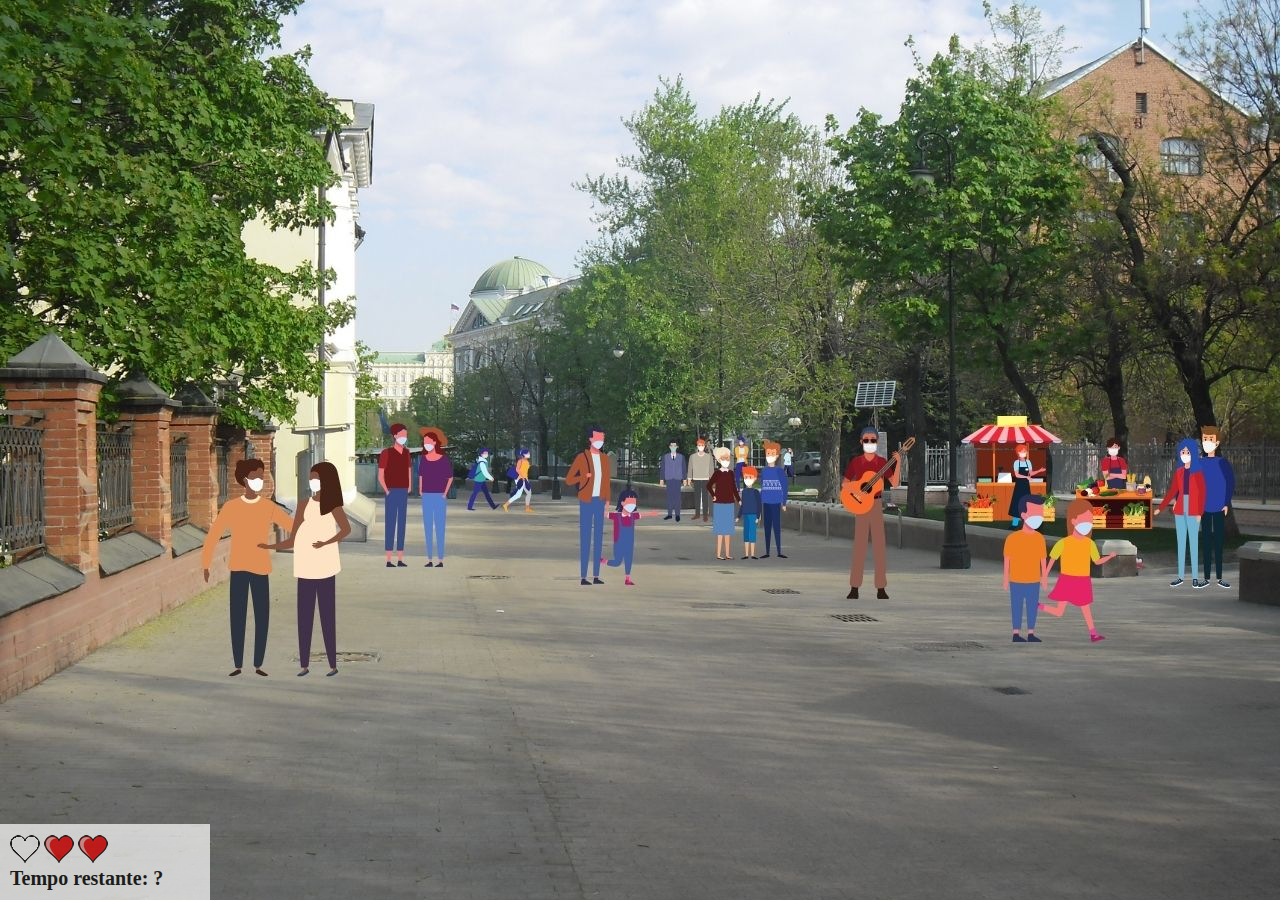
==== app.html @ f9f6f1ea "Game em desenvolvimento" ====
<!DOCTYPE html>
<html lang="pt-br">
<head>
    <meta charset="UTF-8">
    <meta http-equiv="X-UA-Compatible" content="IE=edge">
    <meta name="viewport" content="width=device-width, initial-scale=1.0">
    
    <title>Fora Covid</title>
    
    <!-- CSS & JAVASCRIPT-->
    <link rel="stylesheet" href="estilo.css">
    <script src="jogo.js"></script>

</head>
<body onresize="ajustaTamanhoPalcoJogo()">

    <div class="painel">

        <div class="vidas">
            <img src="imagens/coracao_vazio.png">
            <img src="imagens/coracao_cheio.png">
            <img src="imagens/coracao_cheio.png">
        </div>

        <div class="cronometro">Tempo restante: ?</div>

    </div>

    <!--<img src="imagens/covid.png" class="covid1">-->
    
    <script>
        setInterval(function() {
            posicaoRandomica()
        }, 1000)
    </script>
</body>
</html>
---- estilo.css ----
body {
    background-image: url(imagens/bg.jpg);
    background-repeat: no-repeat;
}

.covid1 {
    width: 50px;
    height: 50px;
}

.covid2 {
    width: 70px;
    height: 70px;
}

.covid3 {
    width: 90px;
    height: 90px;
}

.painel {
    position: absolute;
    width: 190px;
    padding: 10px;
    left: 0px;
    bottom: 0px;
    border-top: solid 1px #fff;
    background-color: #fff;
    opacity: 0.7;
}

.vidas {
    float: left;
}

.cronometro {
    float: left;
    font-size: 20px;
    font-weight: bold;
}
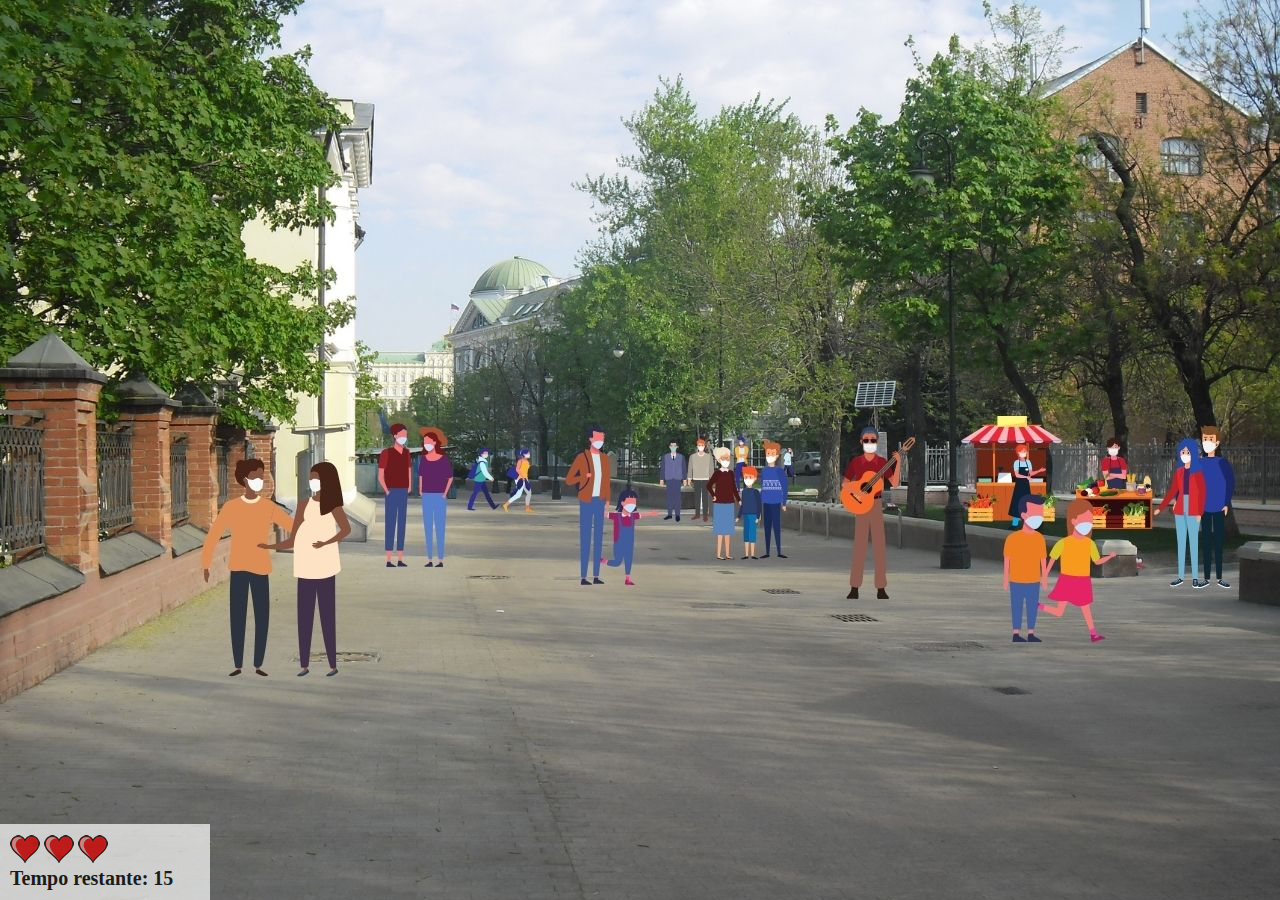
==== commit 35758856: "game finalizado" ====
--- a/app.html
+++ b/app.html
@@ -5,33 +5,34 @@
     <meta http-equiv="X-UA-Compatible" content="IE=edge">
     <meta name="viewport" content="width=device-width, initial-scale=1.0">
     
-    <title>Fora Covid</title>
+    <title>Vamos Vacinar!</title>
     
     <!-- CSS & JAVASCRIPT-->
     <link rel="stylesheet" href="estilo.css">
     <script src="jogo.js"></script>
 
 </head>
+
 <body onresize="ajustaTamanhoPalcoJogo()">
 
     <div class="painel">
 
         <div class="vidas">
-            <img src="imagens/coracao_vazio.png">
-            <img src="imagens/coracao_cheio.png">
-            <img src="imagens/coracao_cheio.png">
+            <img id= "v1" src="imagens/coracao_cheio.png">
+            <img id= "v2" src="imagens/coracao_cheio.png">
+            <img id= "v3" src="imagens/coracao_cheio.png">
         </div>
 
-        <div class="cronometro">Tempo restante: ?</div>
+        <div class="cronometro">Tempo restante: <span id="cronometro"></span></div>
 
     </div>
-
-    <!--<img src="imagens/covid.png" class="covid1">-->
     
     <script>
-        setInterval(function() {
+        document.getElementById('cronometro').innerHTML = tempo
+
+        var criaCovid = setInterval(function() {
             posicaoRandomica()
-        }, 1000)
+        }, criaCovidTempo)
     </script>
 </body>
 </html>--- a/estilo.css
+++ b/estilo.css
@@ -1,6 +1,11 @@
+html {
+    cursor: url(imagens/vacina_covid.png) 30 30, auto;
+}
+
 body {
     background-image: url(imagens/bg.jpg);
     background-repeat: no-repeat;
+    background-size: 100%;
 }
 
 .covid1 {
